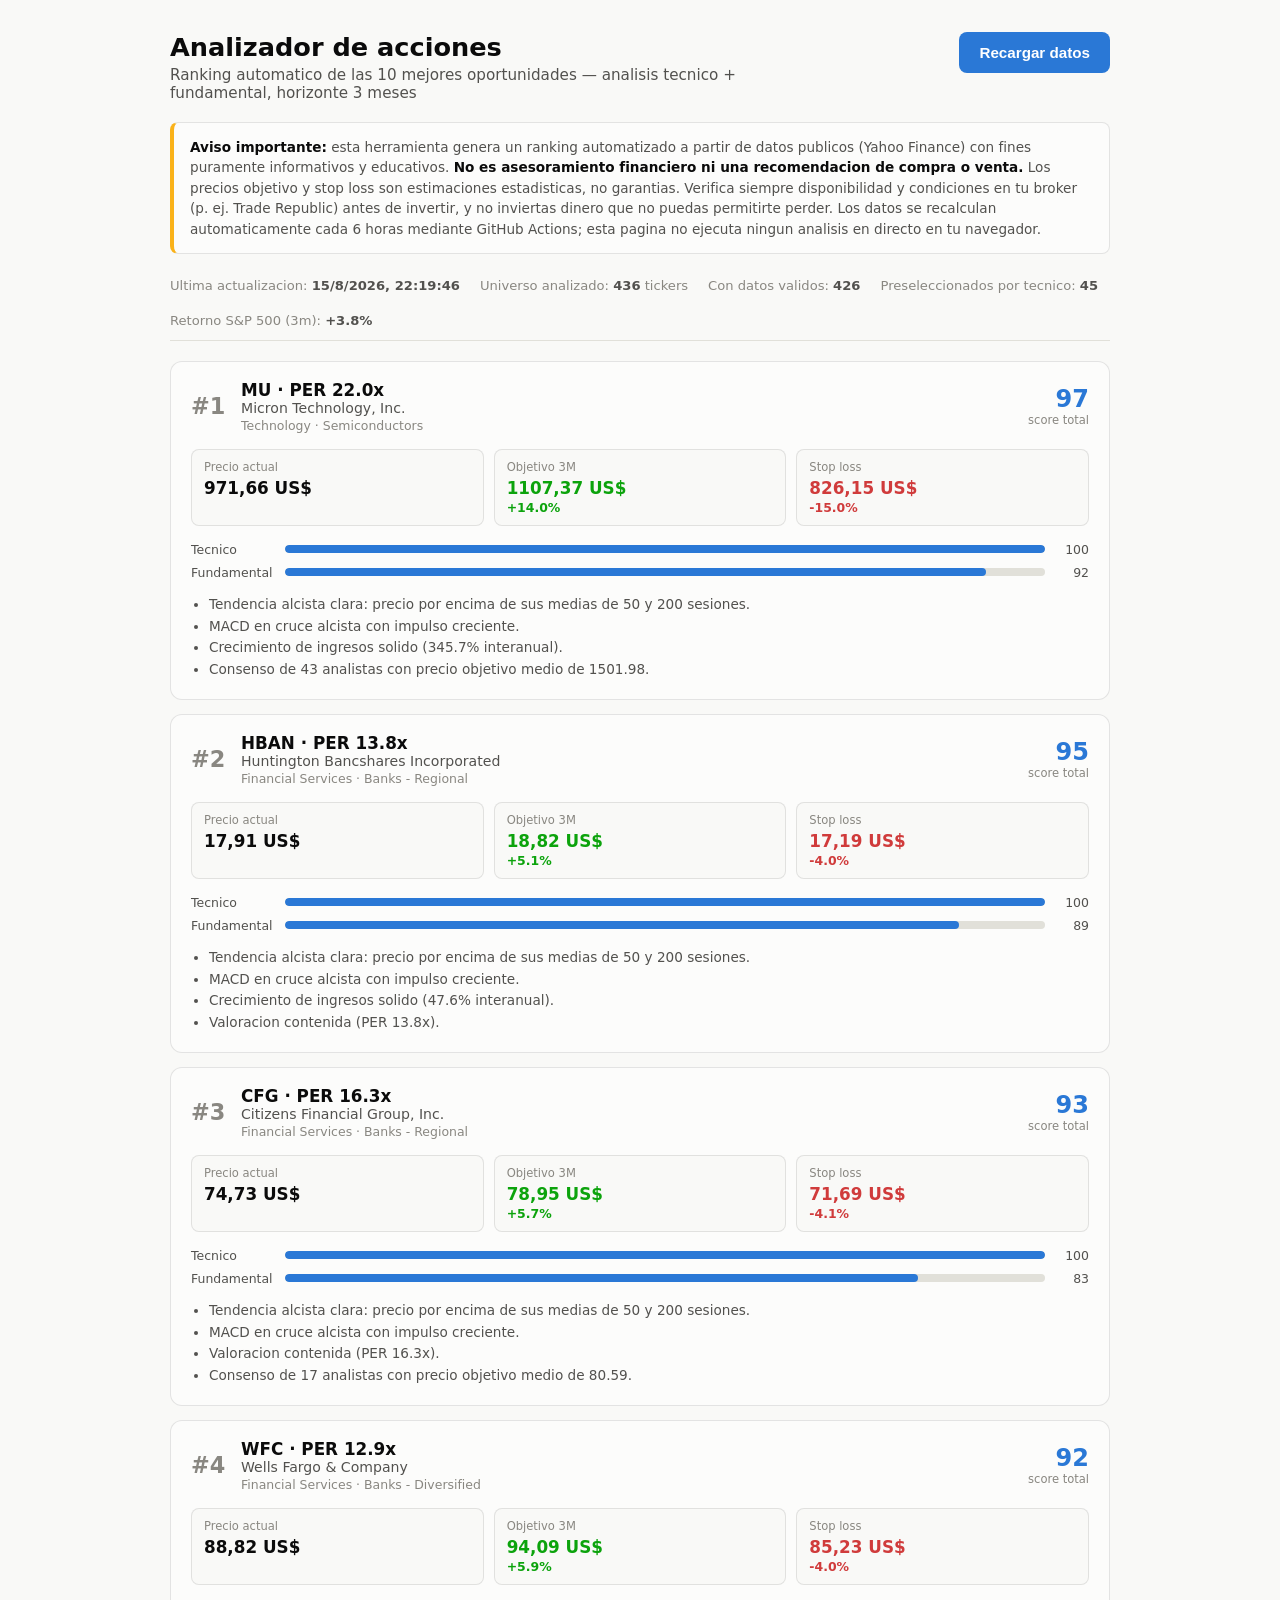
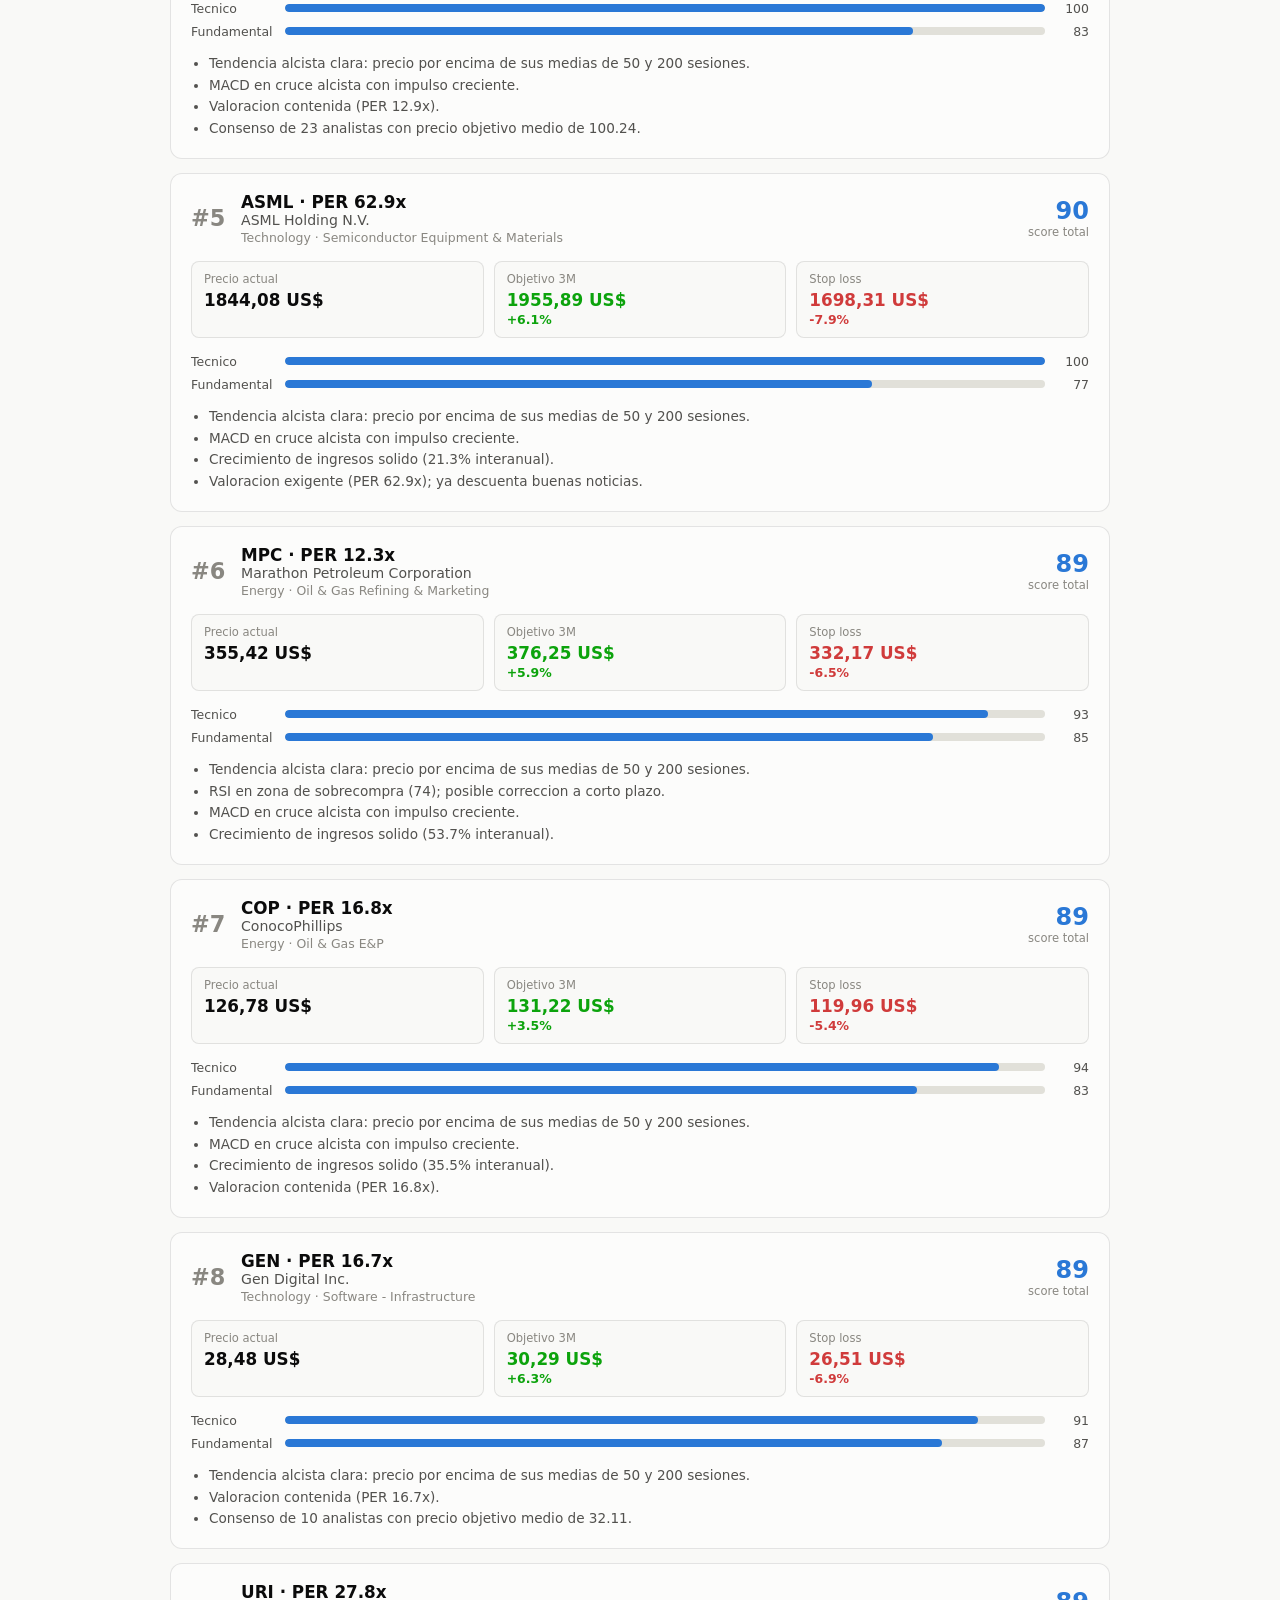
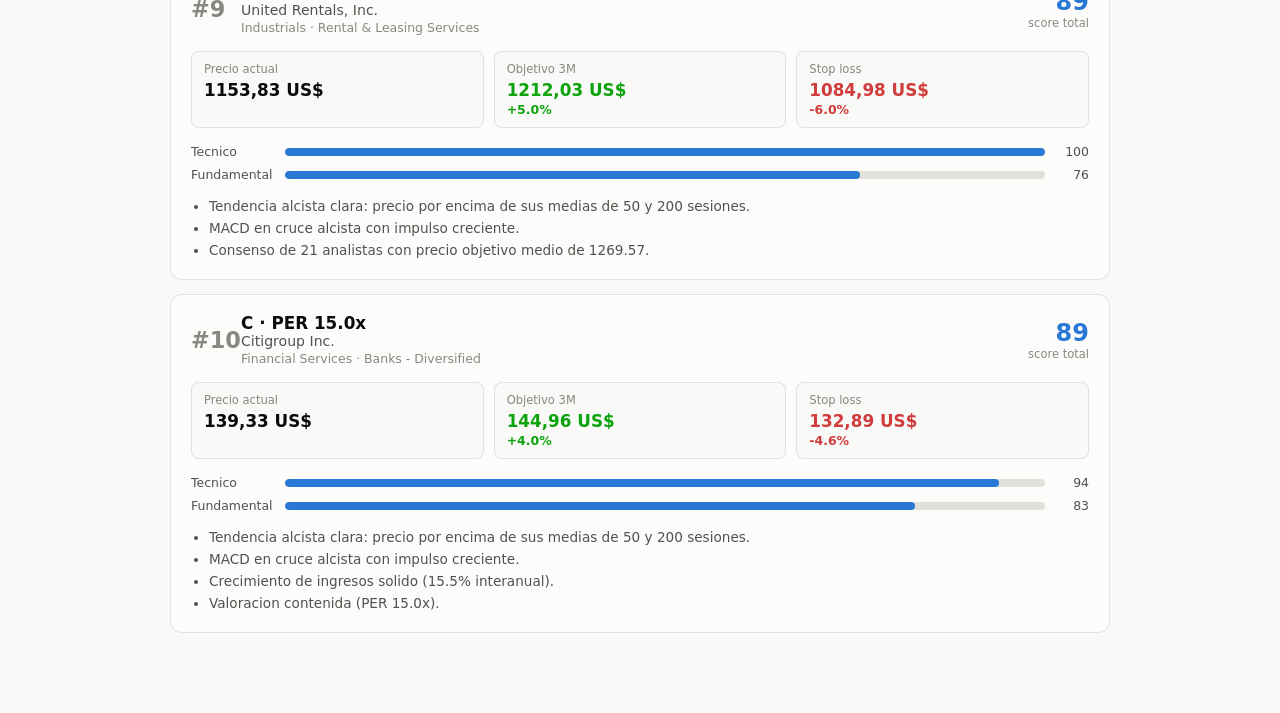
==== docs/index.html @ b25bb7b1 "Analizador de acciones: ranking top 10 con analisis tecnico y fundamental Motor Python (yfinance) qu" ====
<!doctype html>
<html lang="es">
<head>
<meta charset="utf-8">
<meta name="viewport" content="width=device-width, initial-scale=1">
<title>Analizador de acciones — Top 10</title>
<link rel="stylesheet" href="style.css">
</head>
<body>
<div class="page">

  <header class="header">
    <div class="header-text">
      <h1>Analizador de acciones</h1>
      <p class="subtitle">Ranking automatico de las 10 mejores oportunidades — analisis tecnico + fundamental, horizonte 3 meses</p>
    </div>
    <button id="reload-btn" class="btn-primary">Recargar datos</button>
  </header>

  <div class="disclaimer">
    <strong>Aviso importante:</strong> esta herramienta genera un ranking automatizado a partir de datos publicos
    (Yahoo Finance) con fines puramente informativos y educativos. <strong>No es asesoramiento financiero ni una
    recomendacion de compra o venta.</strong> Los precios objetivo y stop loss son estimaciones estadisticas, no
    garantias. Verifica siempre disponibilidad y condiciones en tu broker (p. ej. Trade Republic) antes de invertir,
    y no inviertas dinero que no puedas permitirte perder. Los datos se recalculan automaticamente cada 6 horas
    mediante GitHub Actions; esta pagina no ejecuta ningun analisis en directo en tu navegador.
  </div>

  <section id="meta-bar" class="meta-bar hidden"></section>

  <section id="status" class="status">
    <p>Cargando el ultimo analisis disponible…</p>
  </section>

  <section id="results" class="results hidden"></section>

</div>

<template id="card-template">
  <article class="card">
    <div class="card-top">
      <div class="rank"></div>
      <div class="identity">
        <div class="ticker"></div>
        <div class="name"></div>
        <div class="sector"></div>
      </div>
      <div class="total-score">
        <div class="total-score-value"></div>
        <div class="total-score-label">score total</div>
      </div>
    </div>

    <div class="card-prices">
      <div class="price-box">
        <div class="price-label">Precio actual</div>
        <div class="price-value price-current"></div>
      </div>
      <div class="price-box target">
        <div class="price-label">Objetivo 3M</div>
        <div class="price-value price-target"></div>
        <div class="price-sub upside"></div>
      </div>
      <div class="price-box stop">
        <div class="price-label">Stop loss</div>
        <div class="price-value price-stop"></div>
        <div class="price-sub stoppct"></div>
      </div>
    </div>

    <div class="card-scores">
      <div class="score-row">
        <span class="score-name">Tecnico</span>
        <div class="meter"><div class="meter-fill tech-fill"></div></div>
        <span class="score-num tech-num"></span>
      </div>
      <div class="score-row">
        <span class="score-name">Fundamental</span>
        <div class="meter"><div class="meter-fill fund-fill"></div></div>
        <span class="score-num fund-num"></span>
      </div>
    </div>

    <ul class="rationale"></ul>
  </article>
</template>

<script src="app.js"></script>
</body>
</html>
---- docs/style.css ----
:root {
  color-scheme: light;
  --surface-1: #fcfcfb;
  --page: #f9f9f7;
  --text-primary: #0b0b0b;
  --text-secondary: #52514e;
  --text-muted: #898781;
  --gridline: #e1e0d9;
  --border: rgba(11, 11, 11, 0.10);
  --series-blue: #2a78d6;
  --series-blue-dark: #184f95;
  --good: #0ca30c;
  --warning: #fab219;
  --serious: #ec835a;
  --critical: #d03b3b;
}

@media (prefers-color-scheme: dark) {
  :root:where(:not([data-theme="light"])) {
    color-scheme: dark;
    --surface-1: #1a1a19;
    --page: #0d0d0d;
    --text-primary: #ffffff;
    --text-secondary: #c3c2b7;
    --text-muted: #898781;
    --gridline: #2c2c2a;
    --border: rgba(255, 255, 255, 0.10);
    --series-blue: #3987e5;
    --series-blue-dark: #1c5cab;
    --good: #0ca30c;
    --warning: #fab219;
    --serious: #ec835a;
    --critical: #e66767;
  }
}

:root[data-theme="dark"] {
  color-scheme: dark;
  --surface-1: #1a1a19;
  --page: #0d0d0d;
  --text-primary: #ffffff;
  --text-secondary: #c3c2b7;
  --text-muted: #898781;
  --gridline: #2c2c2a;
  --border: rgba(255, 255, 255, 0.10);
  --series-blue: #3987e5;
  --series-blue-dark: #1c5cab;
  --good: #0ca30c;
  --warning: #fab219;
  --serious: #ec835a;
  --critical: #e66767;
}

* { box-sizing: border-box; }

body {
  margin: 0;
  font-family: system-ui, -apple-system, "Segoe UI", sans-serif;
  background: var(--page);
  color: var(--text-primary);
}

.page {
  max-width: 980px;
  margin: 0 auto;
  padding: 32px 20px 80px;
}

.header {
  display: flex;
  flex-wrap: wrap;
  gap: 16px;
  align-items: flex-start;
  justify-content: space-between;
  margin-bottom: 20px;
}

.header h1 {
  margin: 0 0 4px;
  font-size: 1.6rem;
}

.subtitle {
  margin: 0;
  color: var(--text-secondary);
  font-size: 0.95rem;
  max-width: 60ch;
}

.btn-primary {
  background: var(--series-blue);
  color: #ffffff;
  border: none;
  border-radius: 8px;
  padding: 12px 20px;
  font-size: 0.95rem;
  font-weight: 600;
  cursor: pointer;
  white-space: nowrap;
}

.btn-primary:hover { background: var(--series-blue-dark); }
.btn-primary:disabled { opacity: 0.6; cursor: progress; }

.disclaimer {
  background: var(--surface-1);
  border: 1px solid var(--border);
  border-left: 4px solid var(--warning);
  border-radius: 8px;
  padding: 14px 16px;
  font-size: 0.85rem;
  color: var(--text-secondary);
  line-height: 1.5;
  margin-bottom: 24px;
}

.disclaimer strong { color: var(--text-primary); }

.meta-bar {
  display: flex;
  flex-wrap: wrap;
  gap: 20px;
  font-size: 0.82rem;
  color: var(--text-muted);
  margin-bottom: 20px;
  padding-bottom: 12px;
  border-bottom: 1px solid var(--gridline);
}

.meta-bar b { color: var(--text-secondary); }

.status {
  background: var(--surface-1);
  border: 1px solid var(--border);
  border-radius: 8px;
  padding: 20px;
  color: var(--text-secondary);
  font-size: 0.92rem;
}

.hidden { display: none !important; }

.results {
  display: flex;
  flex-direction: column;
  gap: 14px;
}

.card {
  background: var(--surface-1);
  border: 1px solid var(--border);
  border-radius: 12px;
  padding: 18px 20px;
}

.card-top {
  display: flex;
  align-items: center;
  gap: 16px;
}

.rank {
  font-size: 1.4rem;
  font-weight: 700;
  color: var(--text-muted);
  width: 34px;
  flex-shrink: 0;
  font-variant-numeric: tabular-nums;
}

.identity { flex: 1; min-width: 0; }

.ticker {
  font-weight: 700;
  font-size: 1.05rem;
}

.name {
  color: var(--text-secondary);
  font-size: 0.88rem;
  overflow: hidden;
  text-overflow: ellipsis;
  white-space: nowrap;
}

.sector {
  color: var(--text-muted);
  font-size: 0.78rem;
  margin-top: 2px;
}

.total-score {
  text-align: right;
  flex-shrink: 0;
}

.total-score-value {
  font-size: 1.5rem;
  font-weight: 700;
  font-variant-numeric: tabular-nums;
  color: var(--series-blue);
}

.total-score-label {
  font-size: 0.72rem;
  color: var(--text-muted);
}

.card-prices {
  display: grid;
  grid-template-columns: repeat(3, 1fr);
  gap: 10px;
  margin: 16px 0;
}

.price-box {
  background: var(--page);
  border: 1px solid var(--border);
  border-radius: 8px;
  padding: 10px 12px;
}

.price-label {
  font-size: 0.72rem;
  color: var(--text-muted);
  margin-bottom: 4px;
}

.price-value {
  font-size: 1.05rem;
  font-weight: 700;
  font-variant-numeric: tabular-nums;
}

.price-sub {
  font-size: 0.78rem;
  font-weight: 600;
  margin-top: 2px;
  font-variant-numeric: tabular-nums;
}

.price-box.target .price-value { color: var(--good); }
.price-sub.upside { color: var(--good); }
.price-box.stop .price-value { color: var(--critical); }
.price-sub.stoppct { color: var(--critical); }

.card-scores {
  display: flex;
  flex-direction: column;
  gap: 8px;
  margin-bottom: 14px;
}

.score-row {
  display: flex;
  align-items: center;
  gap: 10px;
}

.score-name {
  width: 84px;
  flex-shrink: 0;
  font-size: 0.78rem;
  color: var(--text-secondary);
}

.meter {
  flex: 1;
  height: 8px;
  background: var(--gridline);
  border-radius: 4px;
  overflow: hidden;
}

.meter-fill {
  height: 100%;
  background: var(--series-blue);
  border-radius: 4px;
}

.score-num {
  width: 34px;
  text-align: right;
  font-size: 0.78rem;
  font-variant-numeric: tabular-nums;
  color: var(--text-secondary);
  flex-shrink: 0;
}

.rationale {
  margin: 0;
  padding-left: 18px;
  color: var(--text-secondary);
  font-size: 0.85rem;
  line-height: 1.6;
}

.error-box {
  border: 1px solid var(--critical);
  border-left: 4px solid var(--critical);
  border-radius: 8px;
  padding: 16px;
  color: var(--critical);
  background: var(--surface-1);
}

@media (max-width: 560px) {
  .card-prices { grid-template-columns: 1fr; }
  .header { flex-direction: column; }
  .btn-primary { width: 100%; }
}
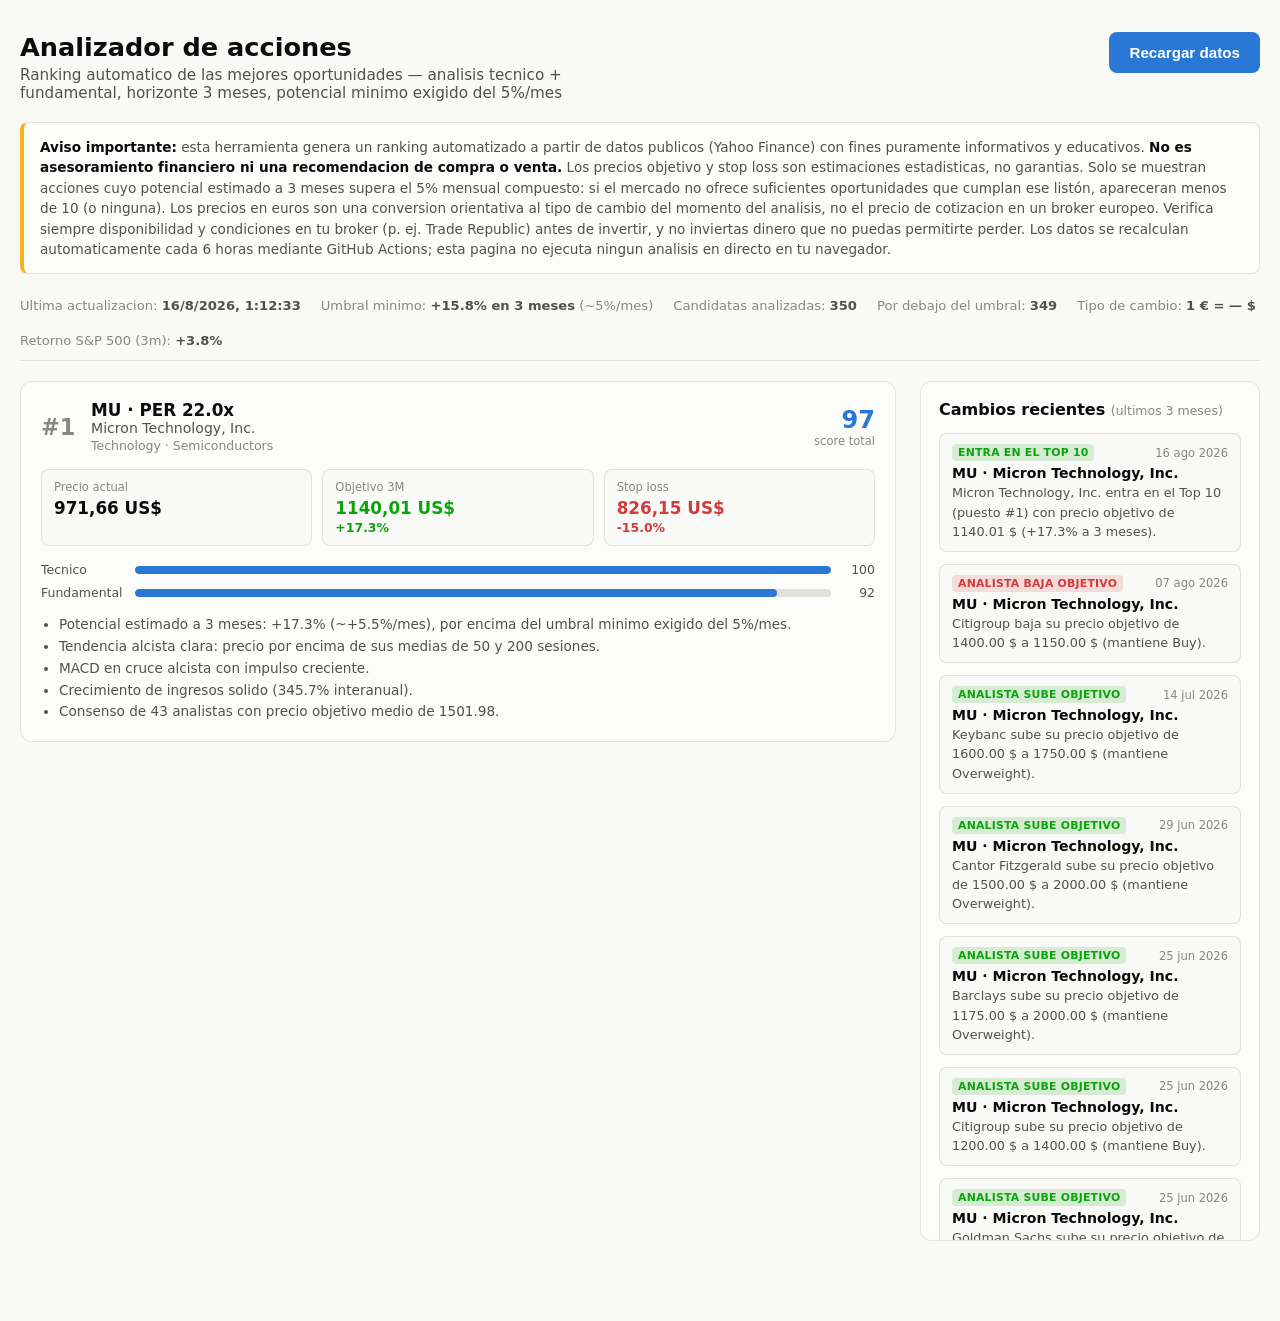
==== commit 66d11ed1: "Anadir conversion a EUR, filtro de rentabilidad minima y panel de cambios - Cada precio (actual, obj" ====
--- a/docs/index.html
+++ b/docs/index.html
@@ -12,7 +12,7 @@
   <header class="header">
     <div class="header-text">
       <h1>Analizador de acciones</h1>
-      <p class="subtitle">Ranking automatico de las 10 mejores oportunidades — analisis tecnico + fundamental, horizonte 3 meses</p>
+      <p class="subtitle">Ranking automatico de las mejores oportunidades — analisis tecnico + fundamental, horizonte 3 meses, potencial minimo exigido del 5%/mes</p>
     </div>
     <button id="reload-btn" class="btn-primary">Recargar datos</button>
   </header>
@@ -21,9 +21,13 @@
     <strong>Aviso importante:</strong> esta herramienta genera un ranking automatizado a partir de datos publicos
     (Yahoo Finance) con fines puramente informativos y educativos. <strong>No es asesoramiento financiero ni una
     recomendacion de compra o venta.</strong> Los precios objetivo y stop loss son estimaciones estadisticas, no
-    garantias. Verifica siempre disponibilidad y condiciones en tu broker (p. ej. Trade Republic) antes de invertir,
-    y no inviertas dinero que no puedas permitirte perder. Los datos se recalculan automaticamente cada 6 horas
-    mediante GitHub Actions; esta pagina no ejecuta ningun analisis en directo en tu navegador.
+    garantias. Solo se muestran acciones cuyo potencial estimado a 3 meses supera el 5% mensual compuesto: si el
+    mercado no ofrece suficientes oportunidades que cumplan ese listón, apareceran menos de 10 (o ninguna). Los
+    precios en euros son una conversion orientativa al tipo de cambio del momento del analisis, no el precio de
+    cotizacion en un broker europeo. Verifica siempre disponibilidad y condiciones en tu broker (p. ej. Trade
+    Republic) antes de invertir, y no inviertas dinero que no puedas permitirte perder. Los datos se recalculan
+    automaticamente cada 6 horas mediante GitHub Actions; esta pagina no ejecuta ningun analisis en directo en tu
+    navegador.
   </div>
 
   <section id="meta-bar" class="meta-bar hidden"></section>
@@ -32,7 +36,16 @@
     <p>Cargando el ultimo analisis disponible…</p>
   </section>
 
-  <section id="results" class="results hidden"></section>
+  <div class="layout">
+    <main class="main-col">
+      <section id="results" class="results hidden"></section>
+    </main>
+
+    <aside class="sidebar">
+      <h2 class="sidebar-title">Cambios recientes <span class="sidebar-subtitle">(ultimos 3 meses)</span></h2>
+      <div id="changes-list" class="changes-list"></div>
+    </aside>
+  </div>
 
 </div>
 
@@ -55,15 +68,18 @@
       <div class="price-box">
         <div class="price-label">Precio actual</div>
         <div class="price-value price-current"></div>
+        <div class="price-sub price-current-eur"></div>
       </div>
       <div class="price-box target">
         <div class="price-label">Objetivo 3M</div>
         <div class="price-value price-target"></div>
+        <div class="price-sub price-target-eur"></div>
         <div class="price-sub upside"></div>
       </div>
       <div class="price-box stop">
         <div class="price-label">Stop loss</div>
         <div class="price-value price-stop"></div>
+        <div class="price-sub price-stop-eur"></div>
         <div class="price-sub stoppct"></div>
       </div>
     </div>
@@ -85,6 +101,17 @@
   </article>
 </template>
 
+<template id="change-template">
+  <div class="change-item">
+    <div class="change-head">
+      <span class="change-badge"></span>
+      <span class="change-date"></span>
+    </div>
+    <div class="change-ticker"></div>
+    <div class="change-desc"></div>
+  </div>
+</template>
+
 <script src="app.js"></script>
 </body>
 </html>
--- a/docs/style.css
+++ b/docs/style.css
@@ -61,7 +61,7 @@
 }
 
 .page {
-  max-width: 980px;
+  max-width: 1280px;
   margin: 0 auto;
   padding: 32px 20px 80px;
 }
@@ -243,6 +243,13 @@
 .price-sub.upside { color: var(--good); }
 .price-box.stop .price-value { color: var(--critical); }
 .price-sub.stoppct { color: var(--critical); }
+
+.price-sub.price-current-eur,
+.price-sub.price-target-eur,
+.price-sub.price-stop-eur {
+  color: var(--text-muted);
+  font-weight: 500;
+}
 
 .card-scores {
   display: flex;
@@ -304,6 +311,99 @@
   background: var(--surface-1);
 }
 
+.layout {
+  display: grid;
+  grid-template-columns: 1fr 340px;
+  gap: 24px;
+  align-items: start;
+}
+
+.main-col { min-width: 0; }
+
+.sidebar {
+  background: var(--surface-1);
+  border: 1px solid var(--border);
+  border-radius: 12px;
+  padding: 18px;
+  position: sticky;
+  top: 20px;
+  max-height: calc(100vh - 40px);
+  overflow-y: auto;
+}
+
+.sidebar-title {
+  margin: 0 0 14px;
+  font-size: 1rem;
+}
+
+.sidebar-subtitle {
+  font-weight: 400;
+  font-size: 0.78rem;
+  color: var(--text-muted);
+}
+
+.changes-list {
+  display: flex;
+  flex-direction: column;
+  gap: 12px;
+}
+
+.changes-empty {
+  color: var(--text-muted);
+  font-size: 0.85rem;
+}
+
+.change-item {
+  border: 1px solid var(--border);
+  border-radius: 8px;
+  padding: 10px 12px;
+  background: var(--page);
+}
+
+.change-head {
+  display: flex;
+  align-items: center;
+  justify-content: space-between;
+  gap: 8px;
+  margin-bottom: 4px;
+}
+
+.change-badge {
+  font-size: 0.68rem;
+  font-weight: 700;
+  text-transform: uppercase;
+  letter-spacing: 0.02em;
+  padding: 2px 6px;
+  border-radius: 4px;
+}
+
+.change-badge.positive { color: var(--good); background: color-mix(in srgb, var(--good) 15%, transparent); }
+.change-badge.negative { color: var(--critical); background: color-mix(in srgb, var(--critical) 15%, transparent); }
+.change-badge.neutral { color: var(--text-secondary); background: var(--gridline); }
+
+.change-date {
+  font-size: 0.72rem;
+  color: var(--text-muted);
+  font-variant-numeric: tabular-nums;
+}
+
+.change-ticker {
+  font-weight: 700;
+  font-size: 0.88rem;
+  margin-bottom: 2px;
+}
+
+.change-desc {
+  font-size: 0.8rem;
+  color: var(--text-secondary);
+  line-height: 1.5;
+}
+
+@media (max-width: 860px) {
+  .layout { grid-template-columns: 1fr; }
+  .sidebar { position: static; max-height: none; }
+}
+
 @media (max-width: 560px) {
   .card-prices { grid-template-columns: 1fr; }
   .header { flex-direction: column; }
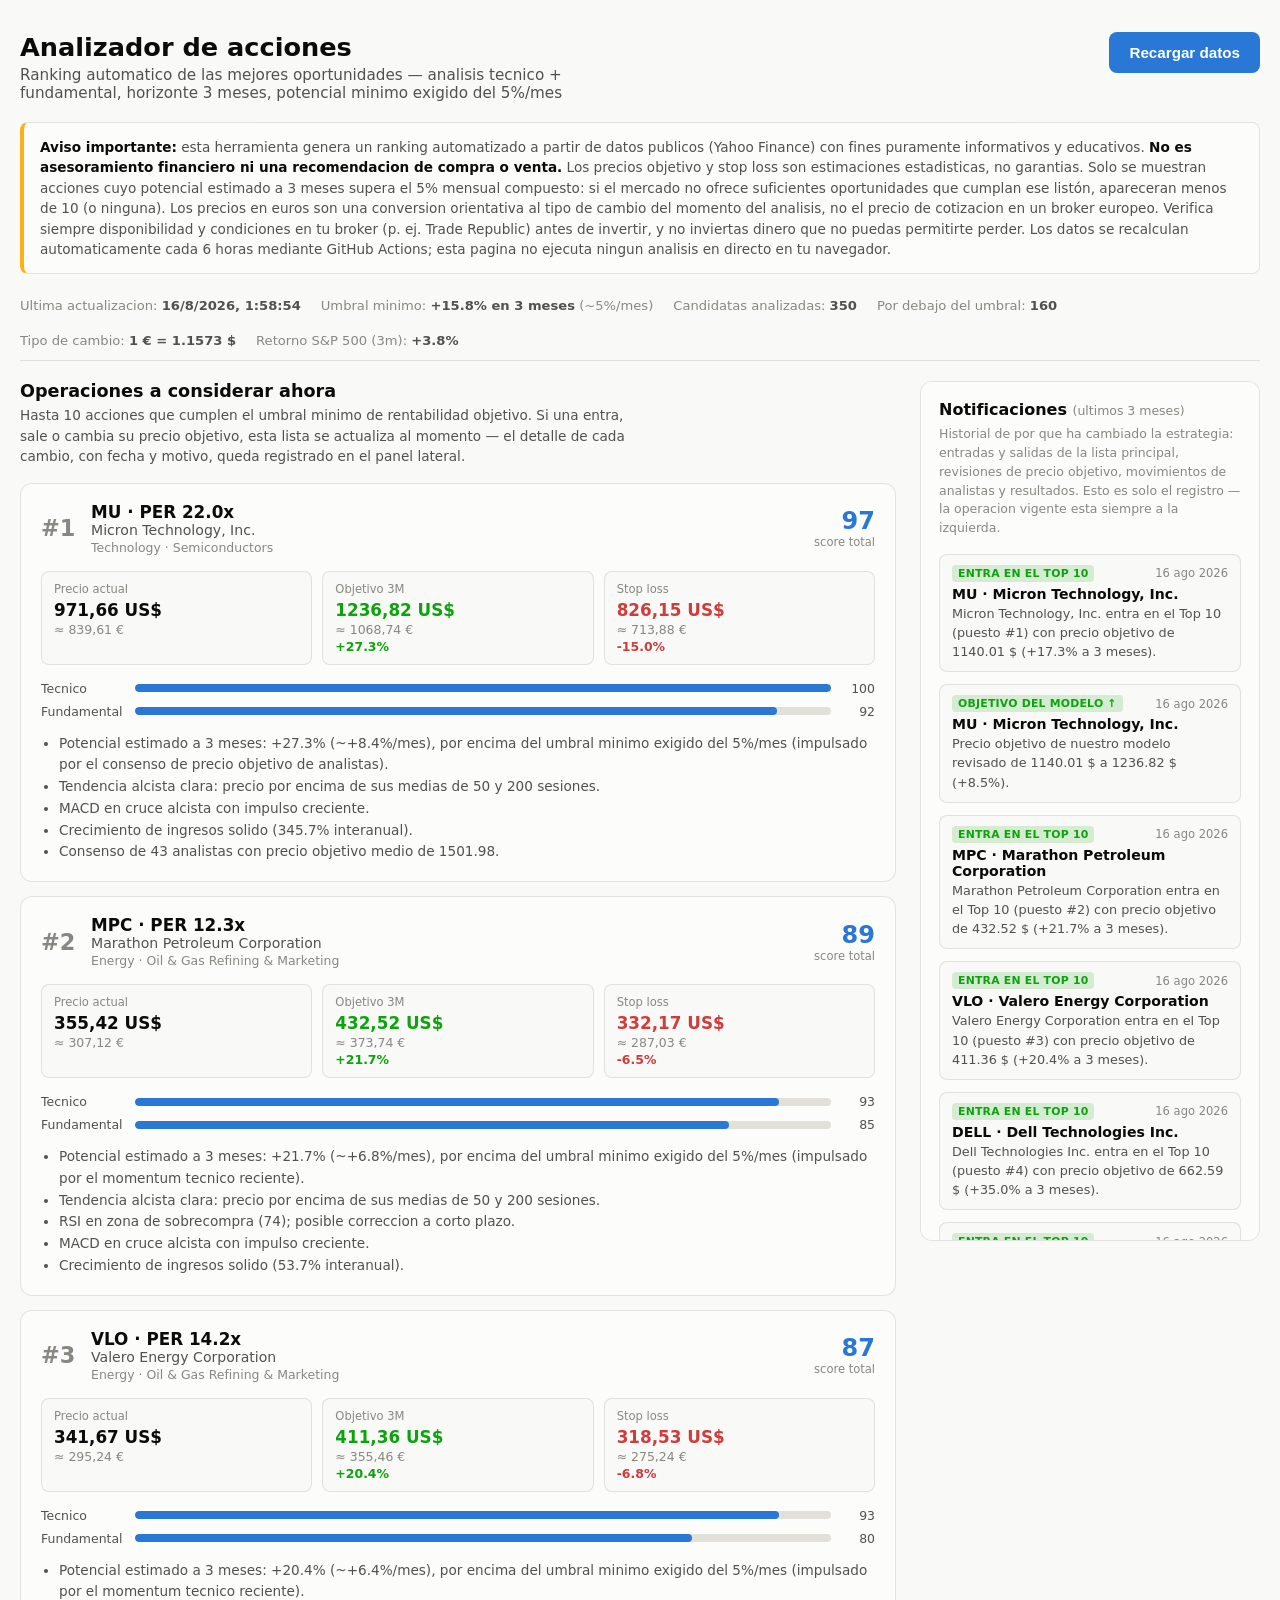
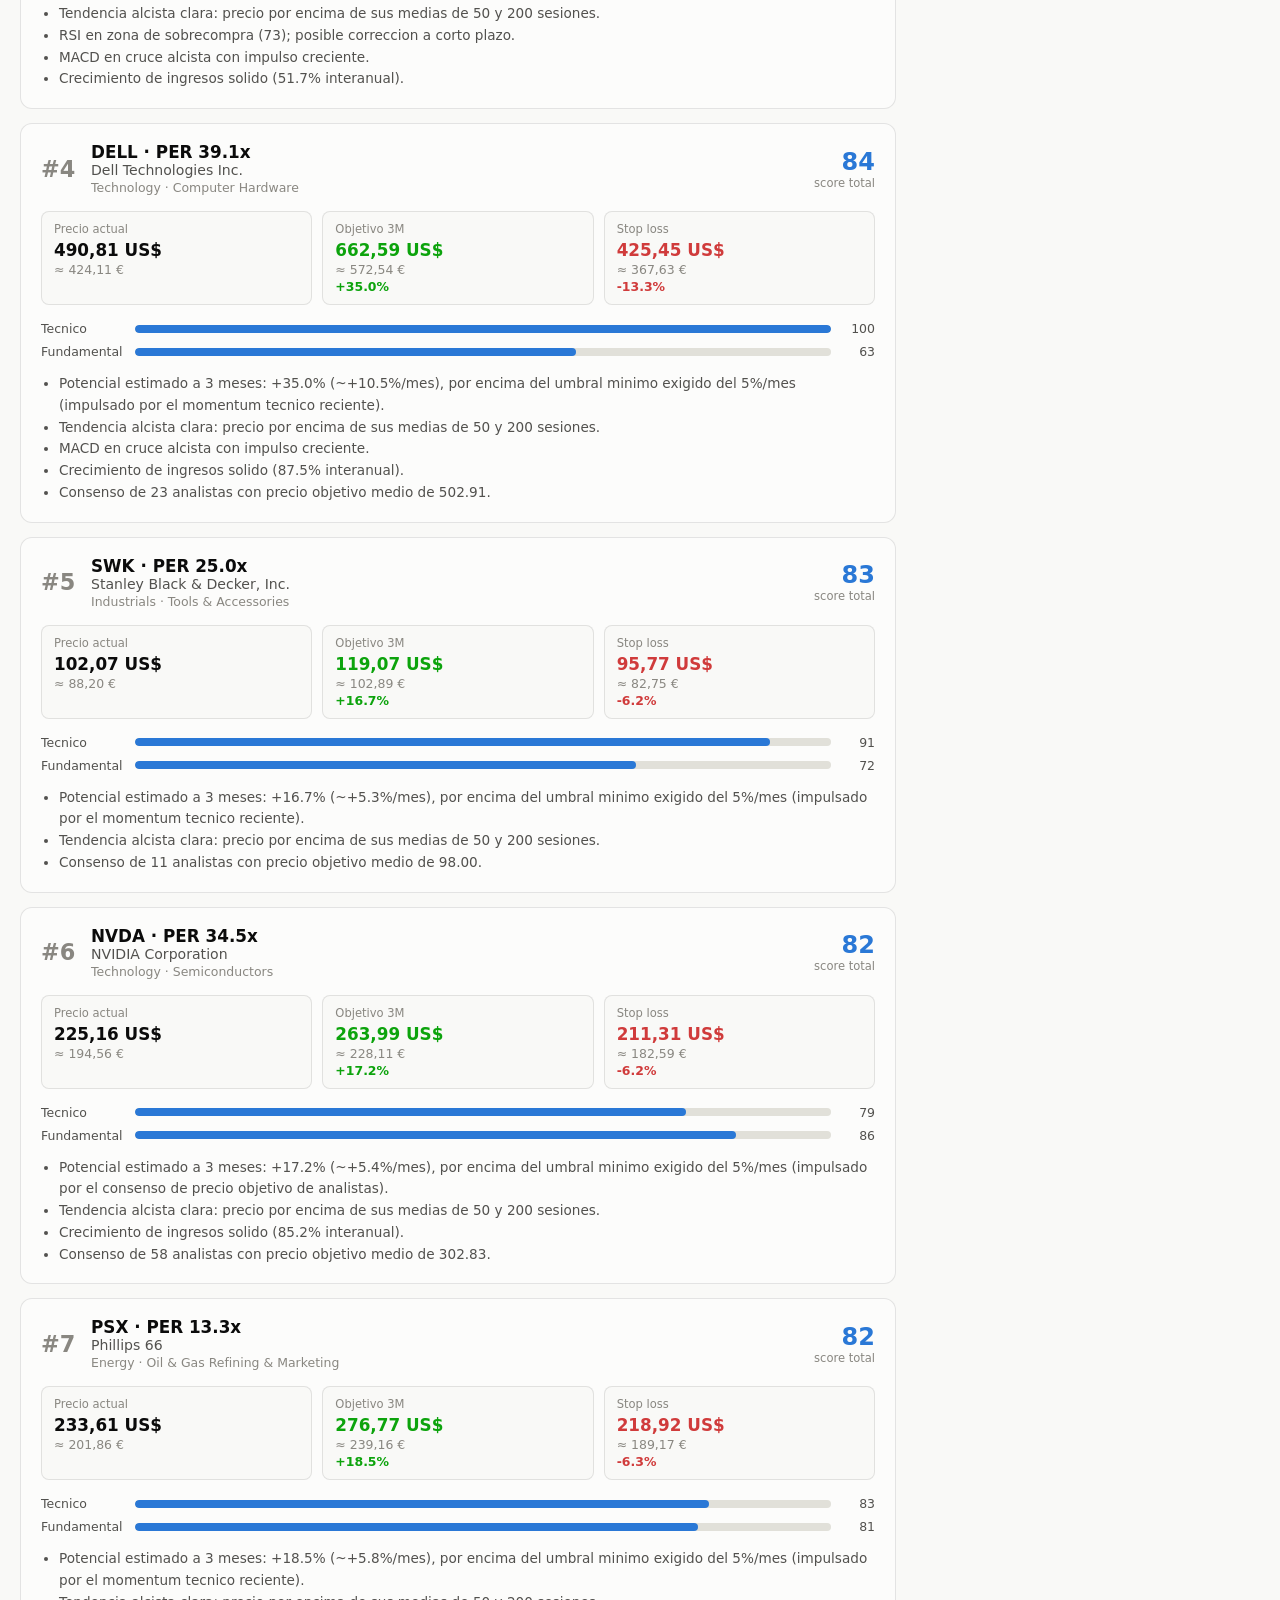
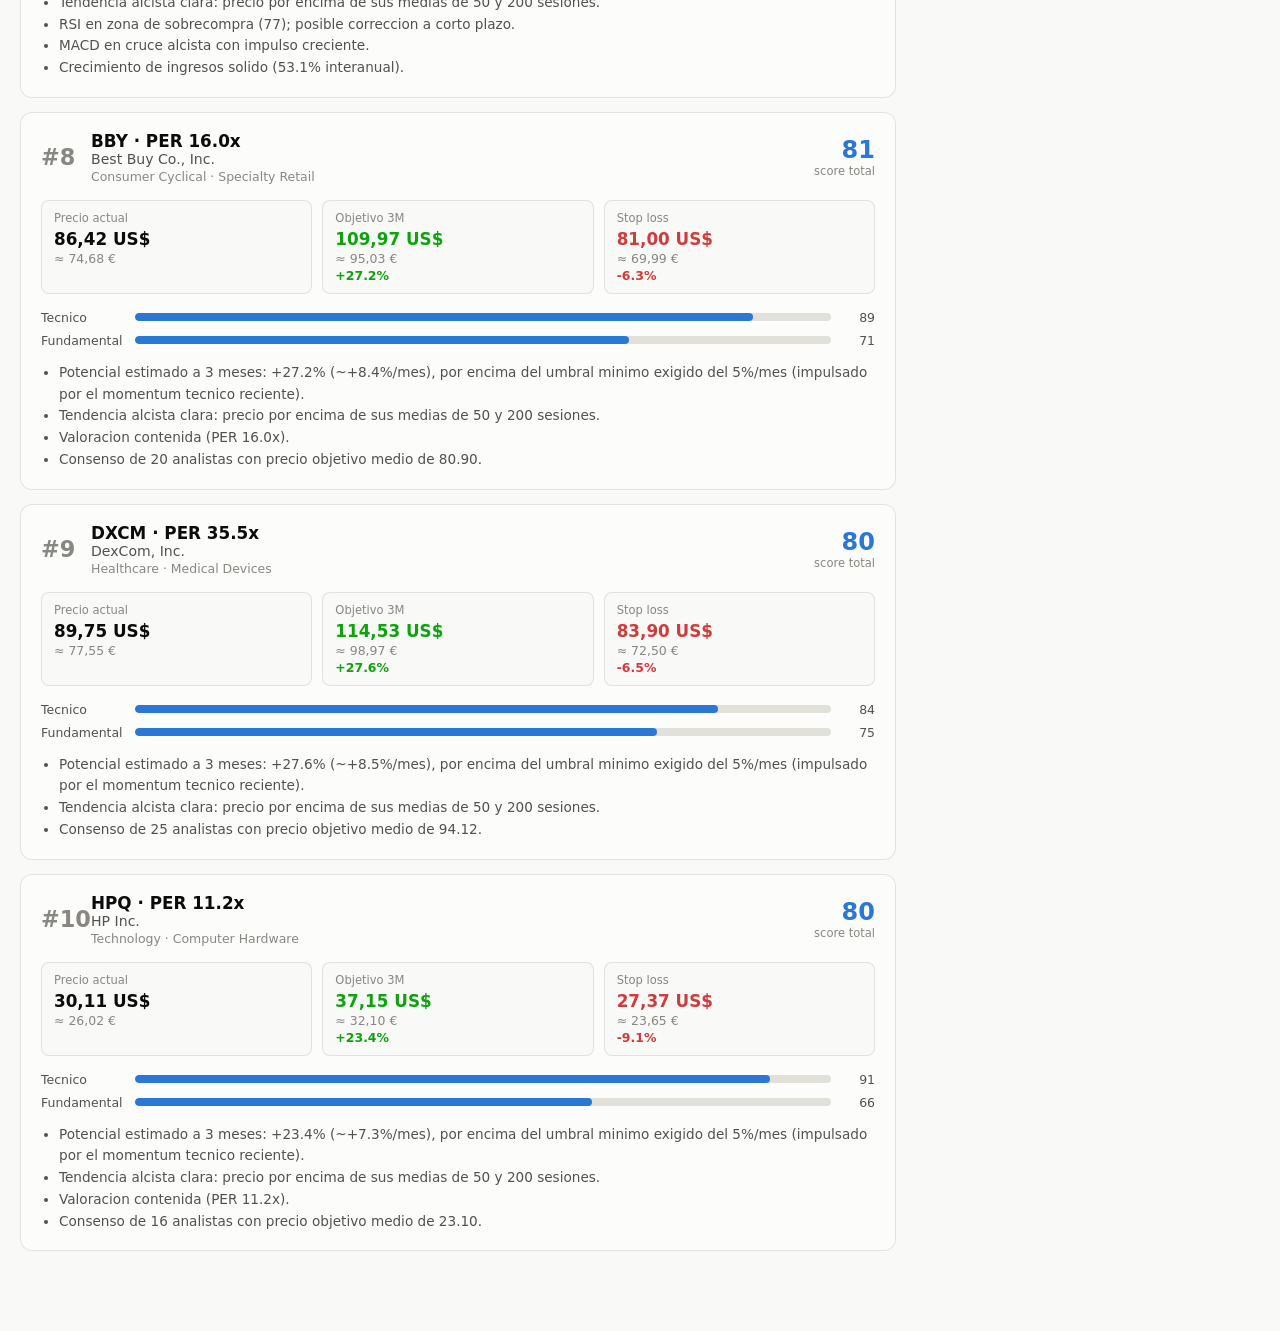
==== commit 2f1dc0e1: "Recalibrar precio objetivo para reflejar oportunidades reales La formula anterior promediaba el comp" ====
--- a/docs/index.html
+++ b/docs/index.html
@@ -38,11 +38,18 @@
 
   <div class="layout">
     <main class="main-col">
+      <h2 class="main-title">Operaciones a considerar ahora</h2>
+      <p class="main-subtitle">Hasta 10 acciones que cumplen el umbral minimo de rentabilidad objetivo. Si una entra,
+      sale o cambia su precio objetivo, esta lista se actualiza al momento — el detalle de cada cambio, con fecha y
+      motivo, queda registrado en el panel lateral.</p>
       <section id="results" class="results hidden"></section>
     </main>
 
     <aside class="sidebar">
-      <h2 class="sidebar-title">Cambios recientes <span class="sidebar-subtitle">(ultimos 3 meses)</span></h2>
+      <h2 class="sidebar-title">Notificaciones <span class="sidebar-subtitle">(ultimos 3 meses)</span></h2>
+      <p class="sidebar-desc">Historial de por que ha cambiado la estrategia: entradas y salidas de la lista
+      principal, revisiones de precio objetivo, movimientos de analistas y resultados. Esto es solo el registro —
+      la operacion vigente esta siempre a la izquierda.</p>
       <div id="changes-list" class="changes-list"></div>
     </aside>
   </div>
--- a/docs/style.css
+++ b/docs/style.css
@@ -332,7 +332,7 @@
 }
 
 .sidebar-title {
-  margin: 0 0 14px;
+  margin: 0 0 6px;
   font-size: 1rem;
 }
 
@@ -340,6 +340,26 @@
   font-weight: 400;
   font-size: 0.78rem;
   color: var(--text-muted);
+}
+
+.sidebar-desc {
+  margin: 0 0 16px;
+  font-size: 0.78rem;
+  color: var(--text-muted);
+  line-height: 1.5;
+}
+
+.main-title {
+  margin: 0 0 4px;
+  font-size: 1.1rem;
+}
+
+.main-subtitle {
+  margin: 0 0 16px;
+  font-size: 0.85rem;
+  color: var(--text-secondary);
+  line-height: 1.5;
+  max-width: 70ch;
 }
 
 .changes-list {
